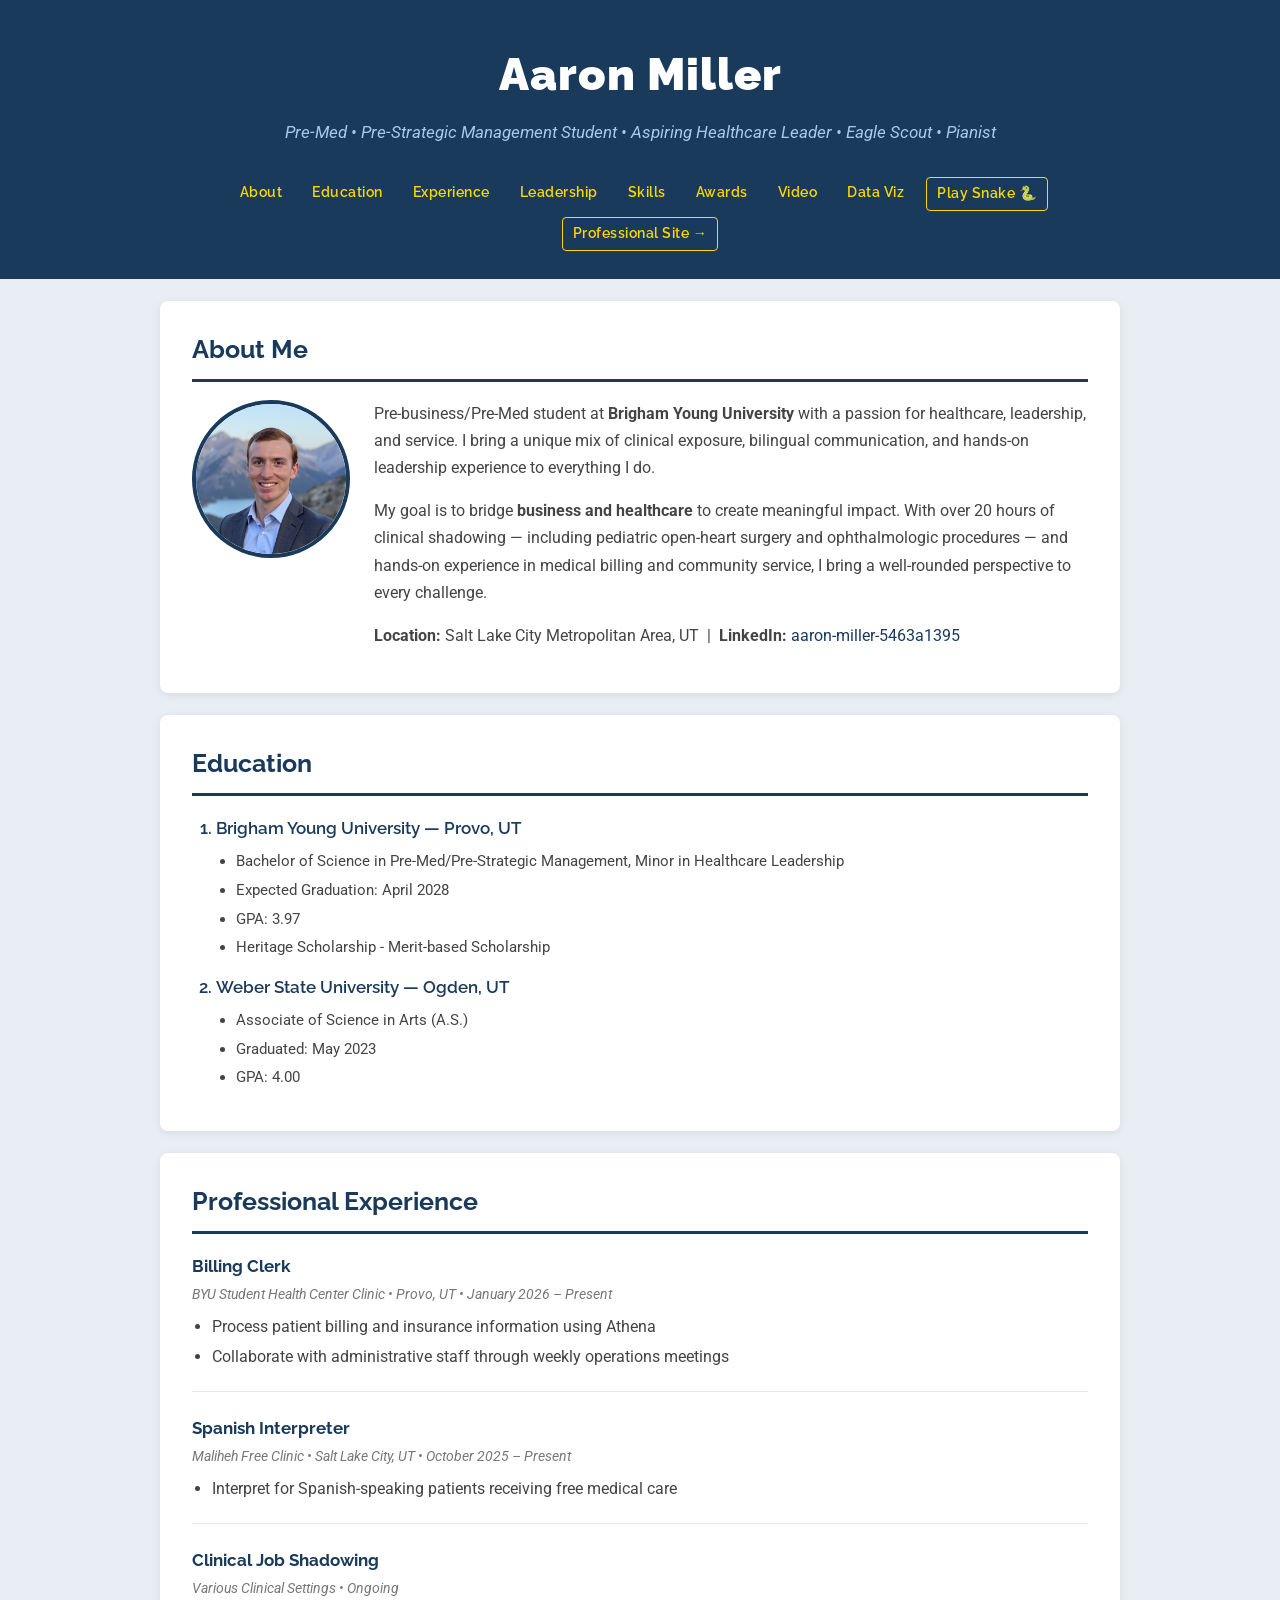
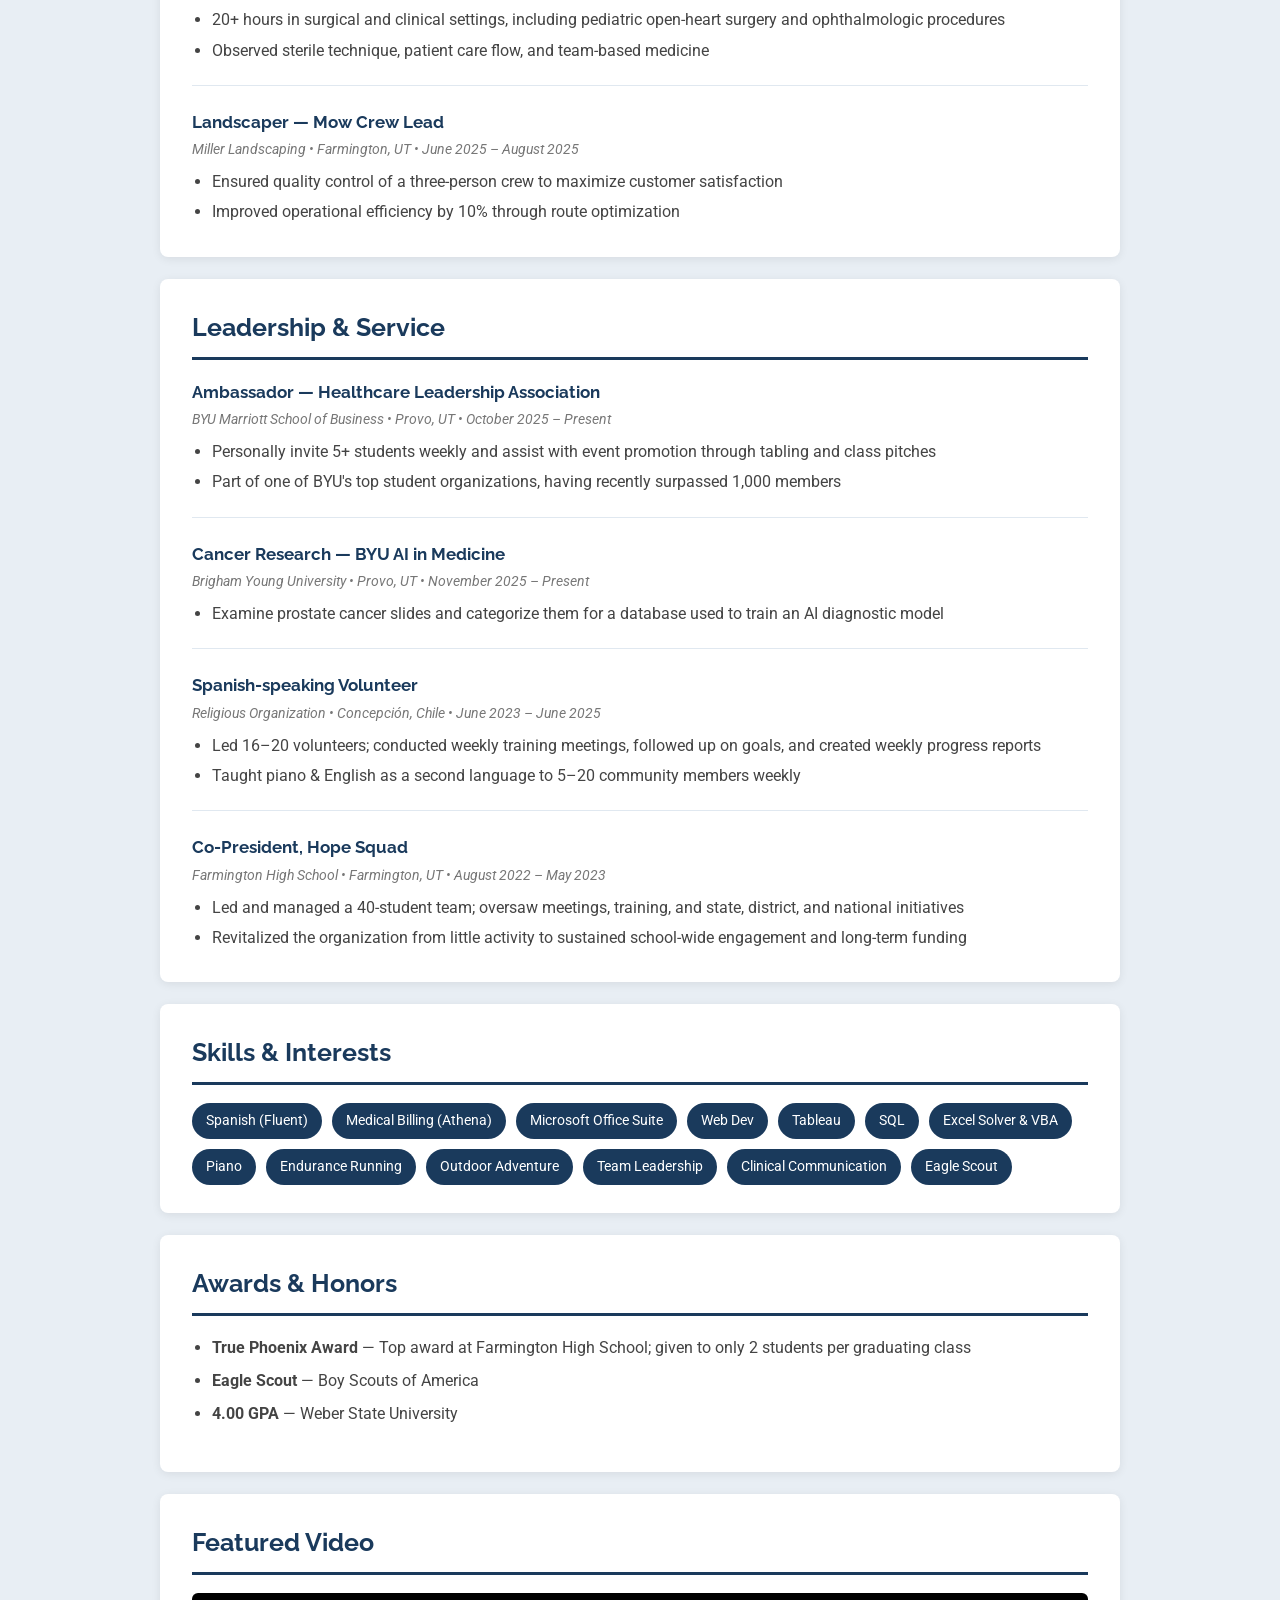
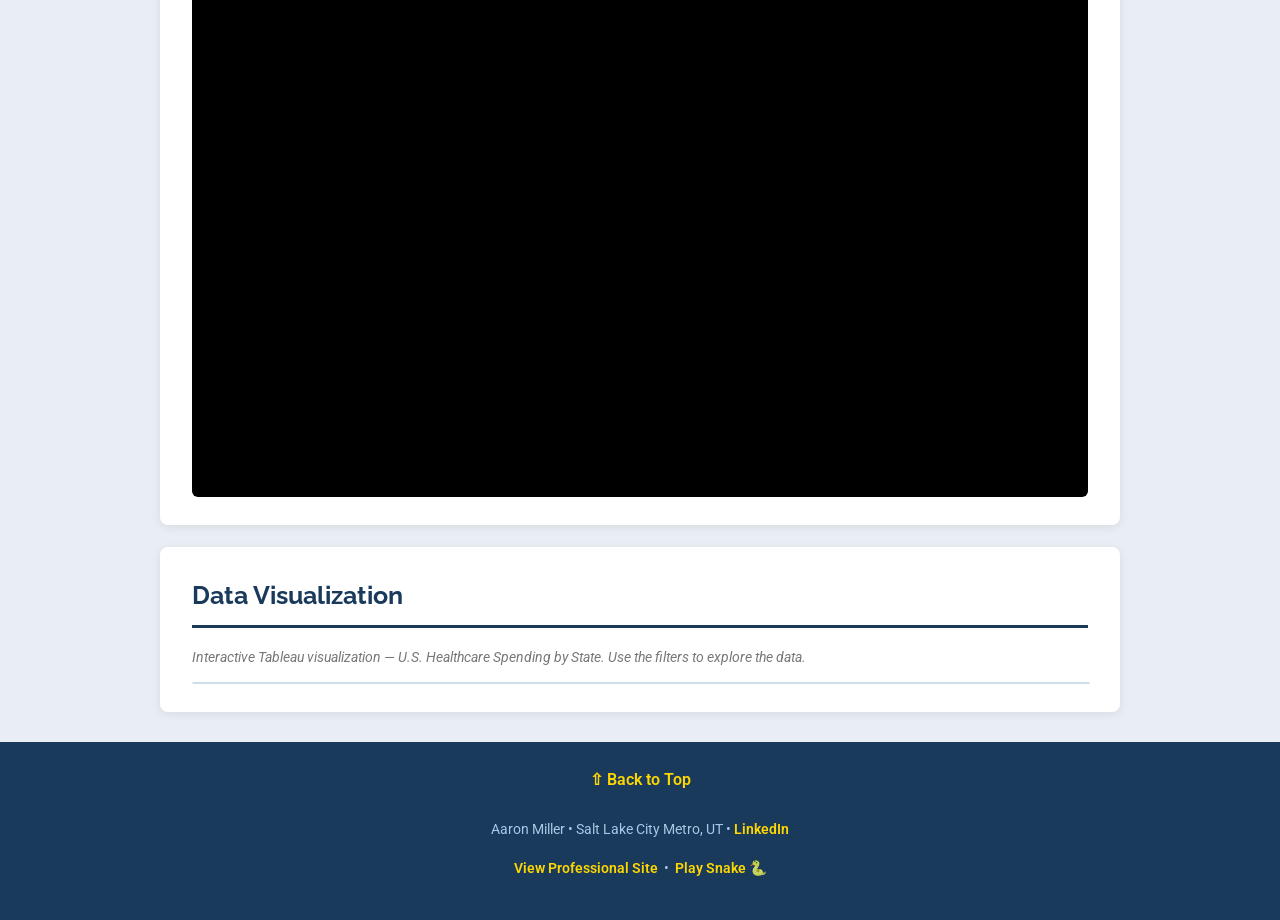
==== resume.html @ 5eb07dbc "Add files via upload" ====
<!DOCTYPE html>
<html lang="en">

<head>
  <meta charset="utf-8">
  <meta name="viewport" content="width=device-width, initial-scale=1.0">
  <title>Aaron Miller - Resume (From Scratch)</title>
  <!-- Custom stylesheet created from scratch — no Bootstrap -->
  <link rel="stylesheet" href="assets/css/resume-style.css">
</head>

<body id="top">

  <!-- =====================================================
       HEADER
  ====================================================== -->
  <header class="site-header">
    <div class="page-wrapper">
      <h1>Aaron Miller</h1>
      <p class="tagline">Pre-Med &bull; Pre-Strategic Management Student &bull; Aspiring Healthcare Leader &bull; Eagle Scout &bull; Pianist</p>

      <nav class="site-nav" aria-label="Page navigation">
        <a href="#about">About</a>
        <a href="#education">Education</a>
        <a href="#experience">Experience</a>
        <a href="#leadership">Leadership</a>
        <a href="#skills">Skills</a>
        <a href="#awards">Awards</a>
        <a href="#media">Video</a>
        <a href="#data">Data Viz</a>
        <a href="snake.html" class="nav-external">Play Snake 🐍</a>
        <a href="index.html" class="nav-external">Professional Site &rarr;</a>
      </nav>
    </div>
  </header>

  <!-- =====================================================
       MAIN CONTENT
  ====================================================== -->
  <div class="page-wrapper">

    <!-- ABOUT -->
    <section id="about" class="section-card">
      <h2>About Me</h2>
      <div class="about-div">
        <!-- Image not from Bootstrap theme — replace src with your own photo -->
        <img
          src="assets/img/profile-img.jpg"
          alt="Aaron Miller profile photo"
          class="profile-photo">
        <div class="about-text">
          <p>
            Pre-business/Pre-Med student at <strong>Brigham Young University</strong> with a passion for healthcare, leadership, and service.
            I bring a unique mix of clinical exposure, bilingual communication, and hands-on leadership experience to everything I do.
          </p>
          <p>
            My goal is to bridge <strong>business and healthcare</strong> to create meaningful impact. With
            over 20 hours of clinical shadowing &mdash; including pediatric open-heart surgery and ophthalmologic
            procedures &mdash; and hands-on experience in medical billing and community service, I bring a
            well-rounded perspective to every challenge.
          </p>
          <p>
            <strong>Location:</strong> Salt Lake City Metropolitan Area, UT &nbsp;|&nbsp;
            <strong>LinkedIn:</strong>
            <a href="https://www.linkedin.com/in/aaron-miller-5463a1395" target="_blank">aaron-miller-5463a1395</a>
          </p>
        </div>
      </div>
    </section>

    <!-- EDUCATION -->
    <!-- On-page anchor: #education -->
    <section id="education" class="section-card">
      <h2>Education</h2>

      <!--
        REQUIREMENT: Ordered list (<ol>) with unordered lists (<ul>) nested inside.
        Each school is a numbered item; highlights are bulleted inside.
      -->
      <ol class="education-list">
        <li>
          Brigham Young University &mdash; Provo, UT
          <ul>
            <li>Bachelor of Science in Pre-Med/Pre-Strategic Management, Minor in Healthcare Leadership</li>
            <li>Expected Graduation: April 2028</li>
            <li>GPA: 3.97</li>
            <li>Heritage Scholarship - Merit-based Scholarship</li>
          </ul>
        </li>
        <li>
          Weber State University &mdash; Ogden, UT
          <ul>
            <li>Associate of Science in Arts (A.S.)</li>
            <li>Graduated: May 2023</li>
            <li>GPA: 4.00</li>
          </ul>
        </li>
      </ol>
    </section>

    <!-- EXPERIENCE -->
    <!-- On-page anchor: #experience (linked from nav) -->
    <section id="experience" class="section-card">
      <h2>Professional Experience</h2>

      <div class="job-entry">
        <h3>Billing Clerk</h3>
        <p class="job-meta">BYU Student Health Center Clinic &bull; Provo, UT &bull; January 2026 &ndash; Present</p>
        <ul>
          <li>Process patient billing and insurance information using Athena</li>
          <li>Collaborate with administrative staff through weekly operations meetings</li>
        </ul>
      </div>

      <div class="job-entry">
        <h3>Spanish Interpreter</h3>
        <p class="job-meta">Maliheh Free Clinic &bull; Salt Lake City, UT &bull; October 2025 &ndash; Present</p>
        <ul>
          <li>Interpret for Spanish-speaking patients receiving free medical care</li>
        </ul>
      </div>

      <div class="job-entry">
        <h3>Clinical Job Shadowing</h3>
        <p class="job-meta">Various Clinical Settings &bull; Ongoing</p>
        <ul>
          <li>20+ hours in surgical and clinical settings, including pediatric open-heart surgery and ophthalmologic procedures</li>
          <li>Observed sterile technique, patient care flow, and team-based medicine</li>
        </ul>
      </div>

      <div class="job-entry">
        <h3>Landscaper &mdash; Mow Crew Lead</h3>
        <p class="job-meta">Miller Landscaping &bull; Farmington, UT &bull; June 2025 &ndash; August 2025</p>
        <ul>
          <li>Ensured quality control of a three-person crew to maximize customer satisfaction</li>
          <li>Improved operational efficiency by 10% through route optimization</li>
        </ul>
      </div>
    </section>

    <!-- LEADERSHIP & SERVICE -->
    <section id="leadership" class="section-card">
      <h2>Leadership &amp; Service</h2>

      <div class="job-entry">
        <h3>Ambassador &mdash; Healthcare Leadership Association</h3>
        <p class="job-meta">BYU Marriott School of Business &bull; Provo, UT &bull; October 2025 &ndash; Present</p>
        <ul>
          <li>Personally invite 5+ students weekly and assist with event promotion through tabling and class pitches</li>
          <li>Part of one of BYU's top student organizations, having recently surpassed 1,000 members</li>
        </ul>
      </div>

      <div class="job-entry">
        <h3>Cancer Research &mdash; BYU AI in Medicine</h3>
        <p class="job-meta">Brigham Young University &bull; Provo, UT &bull; November 2025 &ndash; Present</p>
        <ul>
          <li>Examine prostate cancer slides and categorize them for a database used to train an AI diagnostic model</li>
        </ul>
      </div>

      <div class="job-entry">
        <h3>Spanish-speaking Volunteer</h3>
        <p class="job-meta">Religious Organization &bull; Concepci&oacute;n, Chile &bull; June 2023 &ndash; June 2025</p>
        <ul>
          <li>Led 16&ndash;20 volunteers; conducted weekly training meetings, followed up on goals, and created weekly progress reports</li>
          <li>Taught piano &amp; English as a second language to 5&ndash;20 community members weekly</li>
        </ul>
      </div>

      <div class="job-entry">
        <h3>Co-President, Hope Squad</h3>
        <p class="job-meta">Farmington High School &bull; Farmington, UT &bull; August 2022 &ndash; May 2023</p>
        <ul>
          <li>Led and managed a 40-student team; oversaw meetings, training, and state, district, and national initiatives</li>
          <li>Revitalized the organization from little activity to sustained school-wide engagement and long-term funding</li>
        </ul>
      </div>
    </section>

    <!-- SKILLS -->
    <section id="skills" class="section-card">
      <h2>Skills &amp; Interests</h2>
      <div class="skills-grid">
        <span class="skill-badge">Spanish (Fluent)</span>
        <span class="skill-badge">Medical Billing (Athena)</span>
        <span class="skill-badge">Microsoft Office Suite</span>
        <span class="skill-badge">Web Dev</span>
        <span class="skill-badge">Tableau</span>
        <span class="skill-badge">SQL</span>
        <span class="skill-badge">Excel Solver &amp; VBA</span>
        <span class="skill-badge">Piano</span>
        <span class="skill-badge">Endurance Running</span>
        <span class="skill-badge">Outdoor Adventure</span>
        <span class="skill-badge">Team Leadership</span>
        <span class="skill-badge">Clinical Communication</span>
        <span class="skill-badge">Eagle Scout</span>
      </div>
    </section>

    <!-- AWARDS -->
    <section id="awards" class="section-card">
      <h2>Awards &amp; Honors</h2>
      <ul class="awards-list">
        <li><strong>True Phoenix Award</strong> &mdash; Top award at Farmington High School; given to only 2 students per graduating class</li>
        <li><strong>Eagle Scout</strong> &mdash; Boy Scouts of America</li>
        <li><strong>4.00 GPA</strong> &mdash; Weber State University</li>
      </ul>
    </section>

    <!-- MEDIA — YouTube Embed -->
    <section id="media" class="section-card">
      <h2>Featured Video</h2>
      <!--
        REQUIREMENT: Embedded YouTube video.
        Replace the video ID (currently "9E6b3swbnWg") with any YouTube video ID you prefer.
        The ID is the part after "?v=" in a YouTube URL.
        Example: https://www.youtube.com/watch?v=XXXXXXXX  →  use "XXXXXXXX"

        Current video: Chopin Nocturne Op.9 No.2 — a beautiful classical piano piece
        (matches Aaron's interest in piano)
      -->
      <div class="video-wrapper">
        <iframe
          src="https://www.youtube.com/embed/FpLC2Er4qaU"
          title="Featured Video"
          allow="accelerometer; autoplay; clipboard-write; encrypted-media; gyroscope; picture-in-picture"
          allowfullscreen>
        </iframe>
      </div>
    </section>

    <!-- DATA — Tableau Embed -->
    <section id="data" class="section-card">
      <h2>Data Visualization</h2>
      <p class="section-note">
        Interactive Tableau visualization &mdash; U.S. Healthcare Spending by State.
        Use the filters to explore the data.
      </p>
      <!--
        REQUIREMENT: Live and interactive embedded Tableau graph.

        HOW TO REPLACE THIS:
          1. Go to https://public.tableau.com/explore/viz-of-the-day
          2. Find a visualization you like
          3. Click the "Share" button on the viz page
          4. Copy the "Embed Code" and paste it here, replacing everything below.

        The embed below uses a well-known public Tableau viz about world health indicators.
        Verify it loads after hosting on GitHub Pages.
      -->
      <div class="tableau-wrapper">
        <div class='tableauPlaceholder' id='viz1' style='position: relative; width: 100%;'>
          <noscript>
            <a href='https://public.tableau.com/'>
              <img alt='Healthcare Data' src='https://public.tableau.com/static/images/Wo/WorldIndicators/GDPperCapita/1.png' style='border: none' />
            </a>
          </noscript>
          <object class='tableauViz' style='display:none; width:100%; height:500px;'>
            <param name='host_url' value='https%3A%2F%2Fpublic.tableau.com%2F' />
            <param name='embed_code_version' value='3' />
            <param name='site_root' value='' />
            <param name='name' value='WorldIndicators/GDPperCapita' />
            <param name='tabs' value='yes' />
            <param name='toolbar' value='yes' />
            <param name='static_image' value='https://public.tableau.com/static/images/Wo/WorldIndicators/GDPperCapita/1.png' />
            <param name='animate_transition' value='yes' />
            <param name='display_static_image' value='yes' />
            <param name='display_spinner' value='yes' />
            <param name='display_overlay' value='yes' />
            <param name='display_count' value='yes' />
            <param name='language' value='en-US' />
          </object>
        </div>
        <script type='text/javascript'>
          var divElement = document.getElementById('viz1');
          var vizElement = divElement.getElementsByTagName('object')[0];
          vizElement.style.width = '100%';
          vizElement.style.height = '500px';
          var scriptElement = document.createElement('script');
          scriptElement.src = 'https://public.tableau.com/javascripts/api/viz_v1.js';
          vizElement.parentNode.insertBefore(scriptElement, vizElement);
        </script>
      </div>
    </section>

  </div><!-- end .page-wrapper -->

  <!-- =====================================================
       FOOTER
  ====================================================== -->
  <footer class="site-footer">
    <!-- On-page anchor back to top -->
    <a href="#top" class="back-to-top">&#8679; Back to Top</a>
    <p>Aaron Miller &bull; Salt Lake City Metro, UT &bull;
      <a href="https://www.linkedin.com/in/aaron-miller-5463a1395" target="_blank">LinkedIn</a>
    </p>
    <p>
      <a href="index.html">View Professional Site</a>
      &nbsp;&bull;&nbsp;
      <a href="snake.html">Play Snake 🐍</a>
    </p>
  </footer>

</body>
</html>
---- assets/css/resume-style.css ----
/* ============================================================
   resume-style.css  —  Aaron Miller From-Scratch Resume Page
   Custom stylesheet (no Bootstrap)
   ============================================================ */

/* --- Google Fonts import --- */
@import url('https://fonts.googleapis.com/css2?family=Raleway:wght@400;600;700;900&family=Roboto:wght@300;400;500&display=swap');

/* ===========================
   1. GLOBAL / BODY
=========================== */
body {
  font-family: 'Roboto', Arial, sans-serif;
  font-size: 16px;
  color: #2c2c2c;
  background-color: #e8eef4;
  margin: 0;
  padding: 0;
  line-height: 1.7;
}

a {
  color: #1a3a5c;
  text-decoration: none;
}

a:hover {
  color: #c8a200;
  text-decoration: underline;
}

/* ===========================
   2. PAGE WRAPPER DIV
   (centers and constrains content)
=========================== */
.page-wrapper {
  max-width: 960px;
  margin: 0 auto;
  padding: 0 16px;
}

/* ===========================
   3. SITE HEADER DIV
=========================== */
.site-header {
  background-color: #1a3a5c;
  color: #ffffff;
  padding: 36px 24px 24px;
  text-align: center;
}

.site-header h1 {
  font-family: 'Raleway', sans-serif;
  font-size: 2.8rem;
  font-weight: 900;
  color: #ffffff;
  margin: 0 0 6px 0;
  letter-spacing: 1px;
}

.site-header .tagline {
  font-family: 'Roboto', sans-serif;
  font-size: 1.05rem;
  color: #a8c8e8;
  font-style: italic;
  margin: 0 0 20px 0;
}

/* ===========================
   4. NAV LINKS
=========================== */
.site-nav {
  display: flex;
  flex-wrap: wrap;
  justify-content: center;
  gap: 6px 14px;
  padding: 10px 0 4px;
}

.site-nav a {
  color: #ffd700;
  font-family: 'Raleway', sans-serif;
  font-size: 0.88rem;
  font-weight: 600;
  letter-spacing: 0.5px;
  padding: 4px 8px;
  border-radius: 3px;
  transition: background 0.2s;
}

.site-nav a:hover {
  background: rgba(255, 255, 255, 0.15);
  text-decoration: none;
  color: #ffffff;
}

.site-nav .nav-external {
  border: 1px solid #ffd700;
  border-radius: 4px;
  padding: 4px 10px;
}

/* ===========================
   5. SECTION CARD DIV
   (reusable white content block)
=========================== */
.section-card {
  background: #ffffff;
  border-radius: 8px;
  padding: 28px 32px;
  margin: 22px 0;
  box-shadow: 0 2px 10px rgba(0, 0, 0, 0.08);
}

.section-card h2 {
  font-family: 'Raleway', sans-serif;
  font-size: 1.55rem;
  font-weight: 700;
  color: #1a3a5c;
  border-bottom: 3px solid #1a3a5c;
  padding-bottom: 8px;
  margin-top: 0;
  margin-bottom: 18px;
}

/* ===========================
   6. ABOUT / PROFILE DIV
=========================== */
.about-div {
  display: flex;
  gap: 24px;
  align-items: flex-start;
  flex-wrap: wrap;
}

.profile-photo {
  width: 150px;
  height: 150px;
  object-fit: cover;
  border-radius: 50%;
  border: 4px solid #1a3a5c;
  flex-shrink: 0;
}

.about-text {
  flex: 1;
  min-width: 200px;
  color: #444;
}

.about-text p {
  margin-top: 0;
}

/* ===========================
   7. EDUCATION LISTS
=========================== */
.education-list {
  margin: 0;
  padding-left: 24px;
  color: #2c2c2c;
}

.education-list > li {
  font-family: 'Raleway', sans-serif;
  font-weight: 600;
  font-size: 1.05rem;
  color: #1a3a5c;
  margin-bottom: 12px;
}

.education-list ul {
  font-family: 'Roboto', sans-serif;
  font-weight: 400;
  font-size: 0.95rem;
  color: #444;
  margin: 6px 0 10px 0;
  padding-left: 20px;
  list-style-type: disc;
}

.education-list ul li {
  margin-bottom: 3px;
}

/* ===========================
   8. EXPERIENCE / LEADERSHIP ENTRIES
=========================== */
.job-entry {
  margin-bottom: 22px;
  padding-bottom: 18px;
  border-bottom: 1px solid #e0e8f0;
}

.job-entry:last-child {
  border-bottom: none;
  margin-bottom: 0;
  padding-bottom: 0;
}

.job-entry h3 {
  font-family: 'Raleway', sans-serif;
  font-size: 1.05rem;
  font-weight: 700;
  color: #1a3a5c;
  margin: 0 0 2px 0;
}

.job-entry .job-meta {
  font-size: 0.88rem;
  color: #777;
  font-style: italic;
  margin: 0 0 6px 0;
}

.job-entry ul {
  margin: 6px 0 0 0;
  padding-left: 20px;
  color: #444;
}

.job-entry ul li {
  margin-bottom: 3px;
}

/* ===========================
   9. SKILLS GRID
=========================== */
.skills-grid {
  display: flex;
  flex-wrap: wrap;
  gap: 10px;
}

.skill-badge {
  background-color: #1a3a5c;
  color: #ffffff;
  font-family: 'Roboto', sans-serif;
  font-size: 0.88rem;
  padding: 6px 14px;
  border-radius: 20px;
  display: inline-block;
}

/* ===========================
   10. AWARDS LIST
=========================== */
.awards-list {
  padding-left: 20px;
  color: #444;
}

.awards-list li {
  margin-bottom: 6px;
}

/* ===========================
   11. VIDEO WRAPPER
=========================== */
.video-wrapper {
  position: relative;
  padding-bottom: 56.25%;
  height: 0;
  overflow: hidden;
  border-radius: 6px;
  background: #000;
}

.video-wrapper iframe {
  position: absolute;
  top: 0;
  left: 0;
  width: 100%;
  height: 100%;
  border: 0;
}

.section-note {
  font-size: 0.9rem;
  color: #777;
  margin-bottom: 12px;
  font-style: italic;
}

/* ===========================
   12. TABLEAU WRAPPER
=========================== */
.tableau-wrapper {
  width: 100%;
  overflow: hidden;
  border-radius: 6px;
  border: 1px solid #d0dce8;
}

/* ===========================
   13. SITE FOOTER DIV
=========================== */
.site-footer {
  background-color: #1a3a5c;
  color: #a8c8e8;
  text-align: center;
  padding: 24px 16px;
  margin-top: 30px;
  font-family: 'Roboto', sans-serif;
  font-size: 0.9rem;
}

.site-footer a {
  color: #ffd700;
  font-weight: 600;
}

.site-footer a:hover {
  color: #ffffff;
}

.back-to-top {
  display: inline-block;
  margin-bottom: 10px;
  font-size: 1rem;
}

/* ===========================
   14. RESPONSIVE ADJUSTMENTS
=========================== */
@media (max-width: 600px) {
  .site-header h1 {
    font-size: 2rem;
  }

  .about-div {
    flex-direction: column;
    align-items: center;
  }

  .section-card {
    padding: 20px 16px;
  }
}
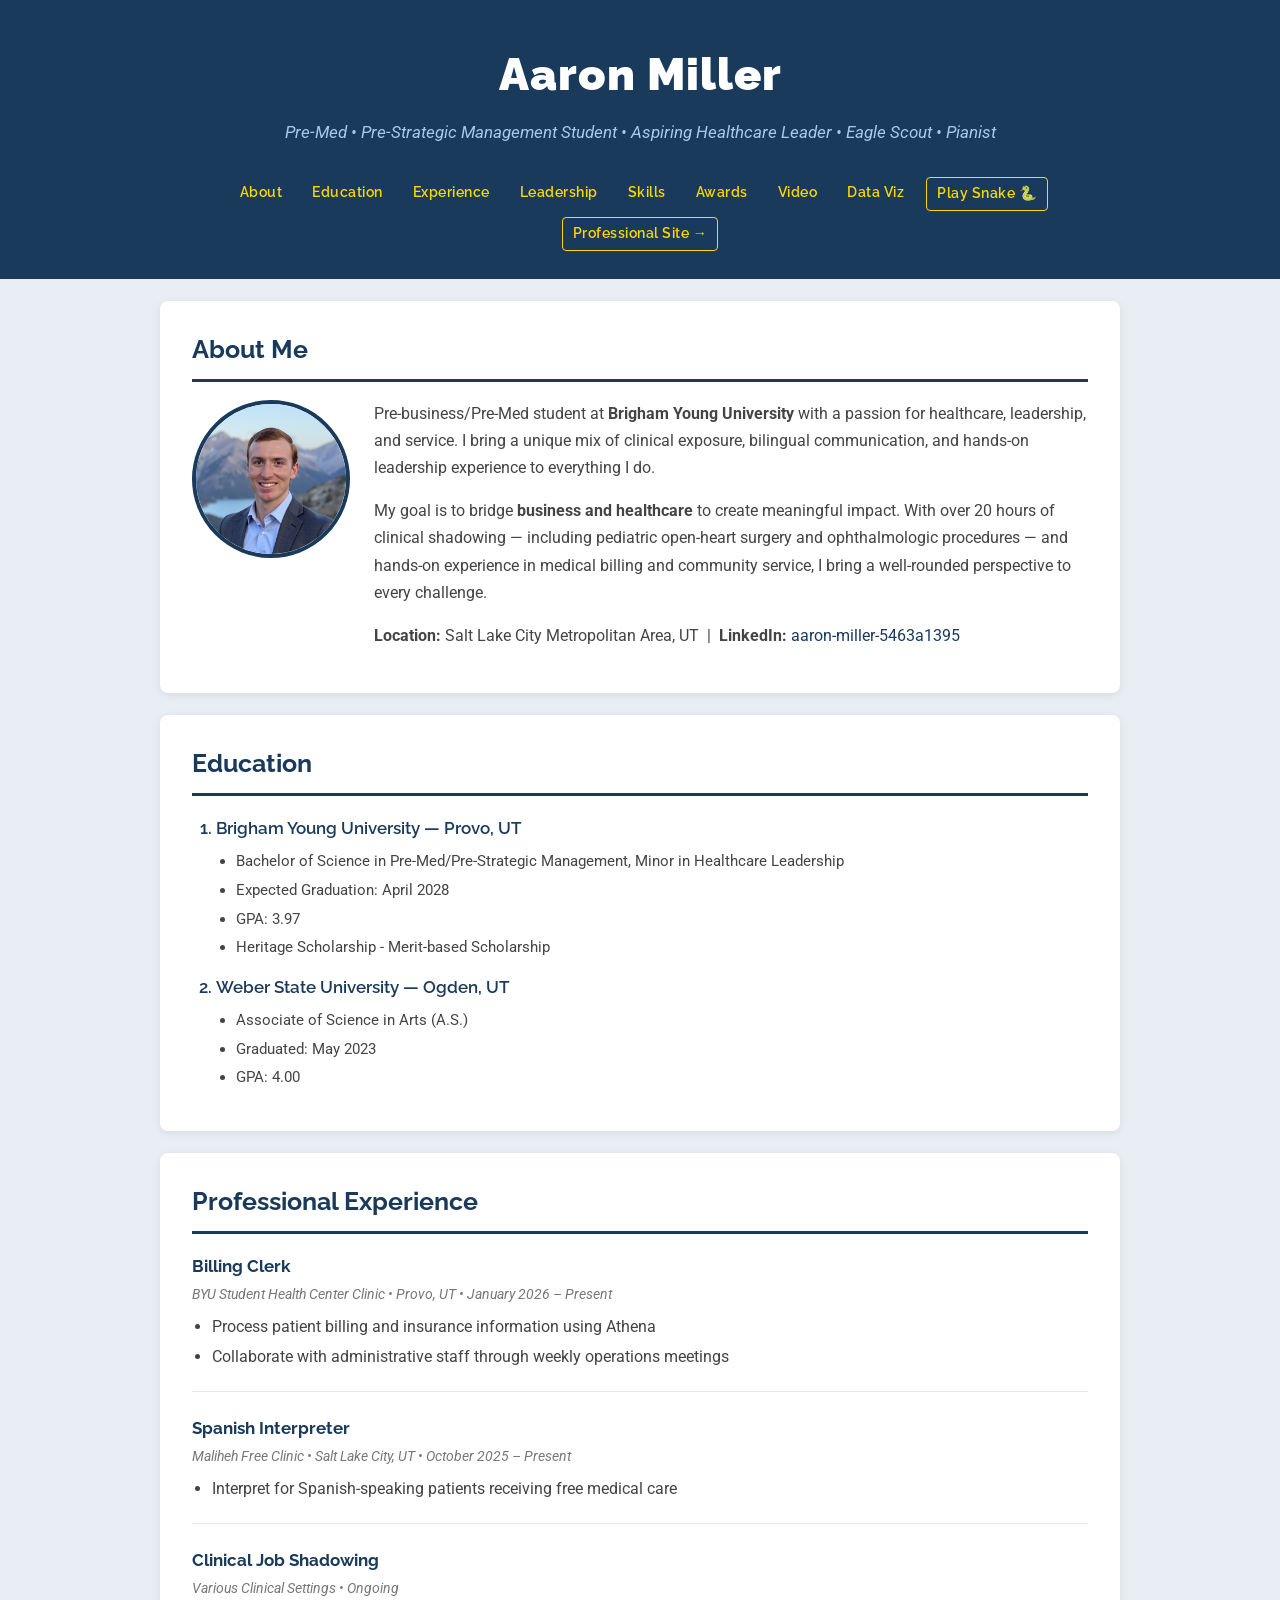
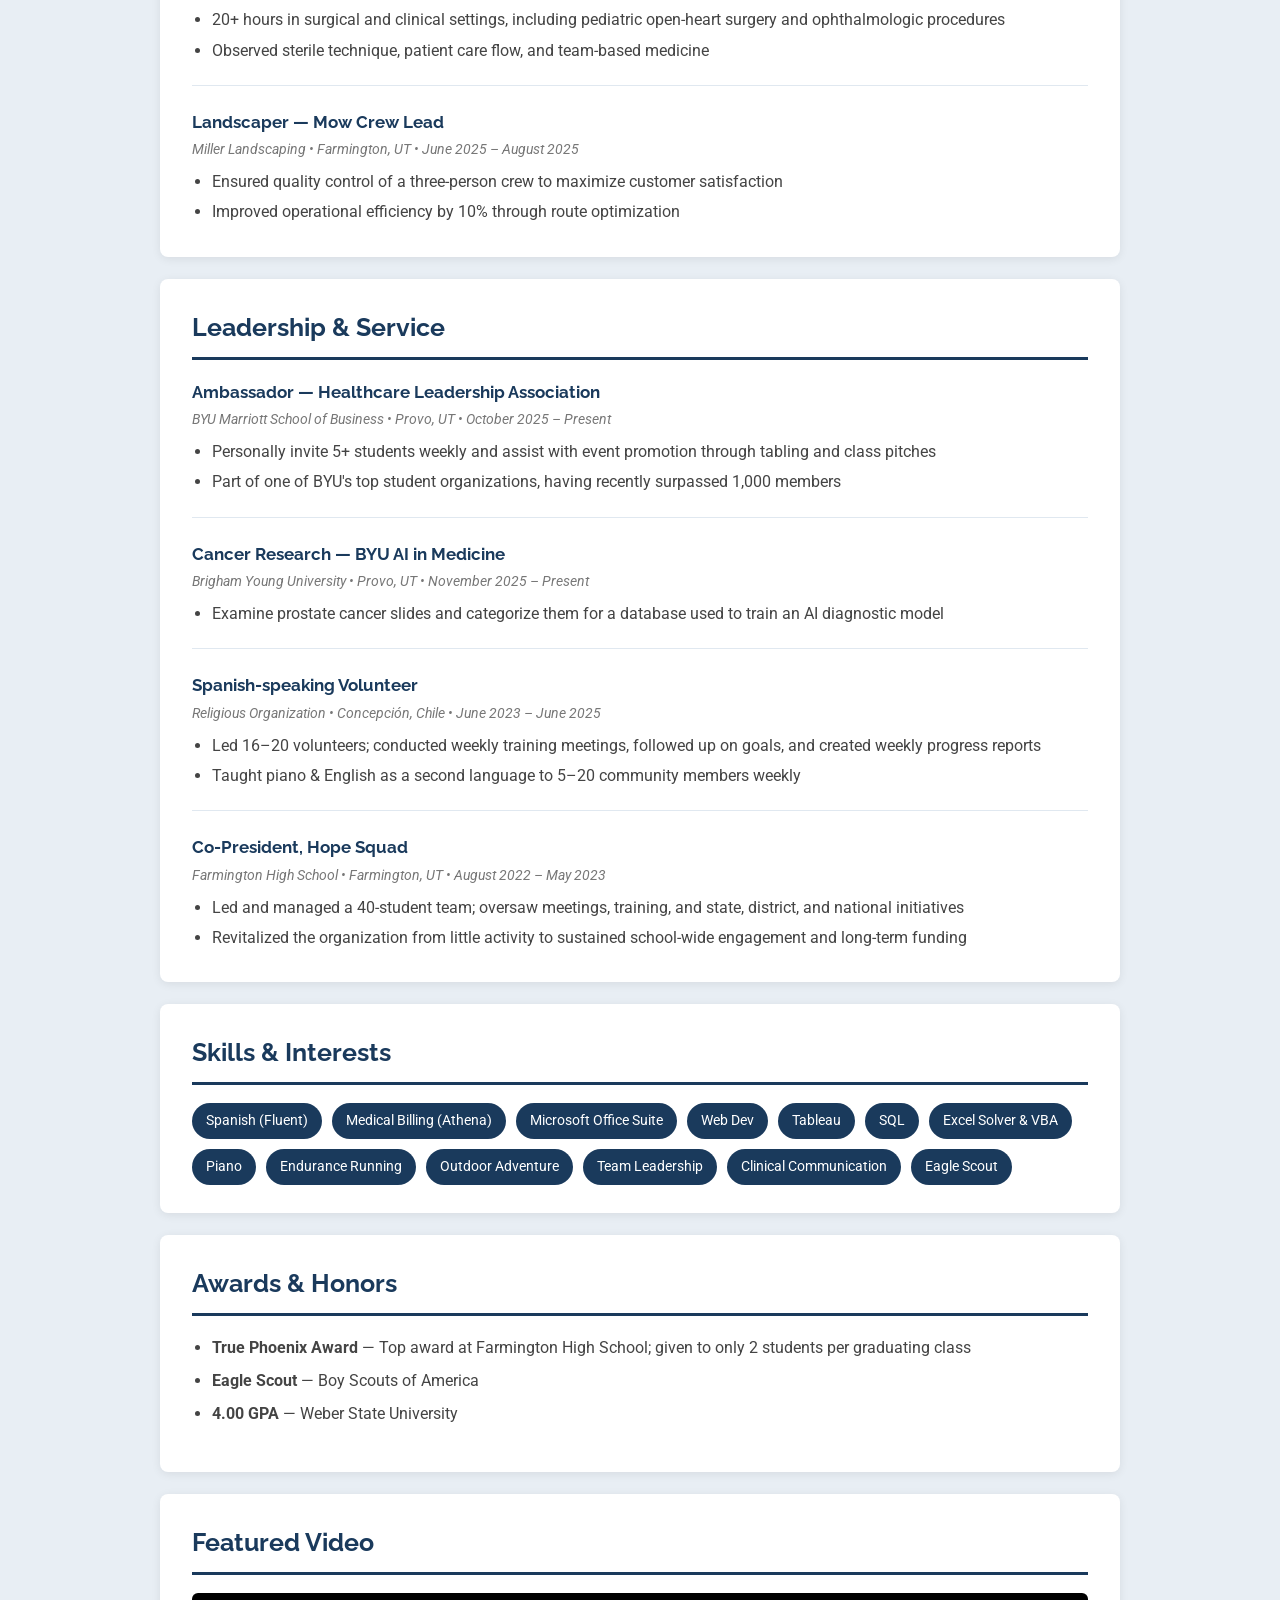
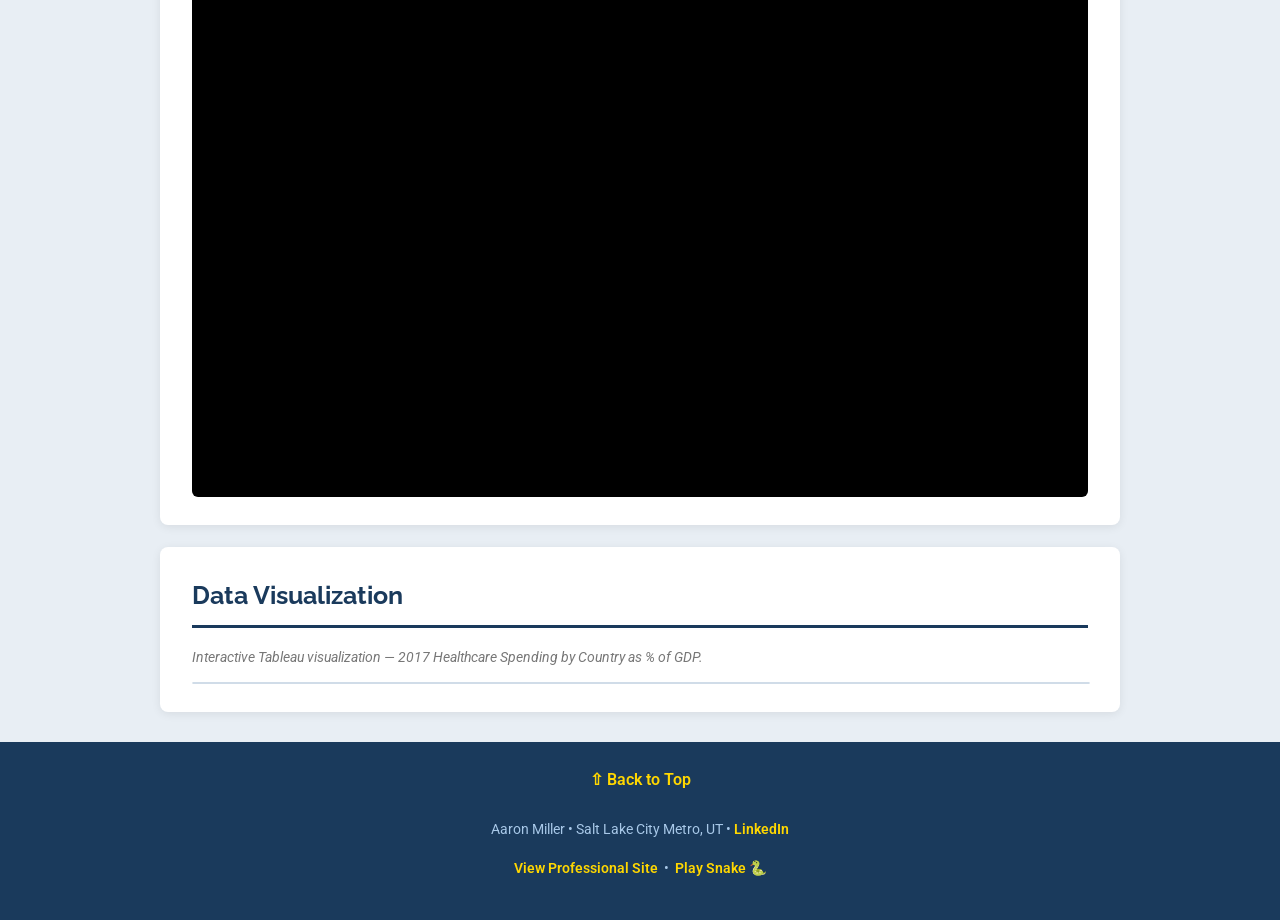
==== commit 36471b95: "Add files via upload" ====
--- a/resume.html
+++ b/resume.html
@@ -235,8 +235,7 @@
     <section id="data" class="section-card">
       <h2>Data Visualization</h2>
       <p class="section-note">
-        Interactive Tableau visualization &mdash; U.S. Healthcare Spending by State.
-        Use the filters to explore the data.
+        Interactive Tableau visualization &mdash; 2017 Healthcare Spending by Country as % of GDP.
       </p>
       <!--
         REQUIREMENT: Live and interactive embedded Tableau graph.
@@ -251,37 +250,14 @@
         Verify it loads after hosting on GitHub Pages.
       -->
       <div class="tableau-wrapper">
-        <div class='tableauPlaceholder' id='viz1' style='position: relative; width: 100%;'>
-          <noscript>
-            <a href='https://public.tableau.com/'>
-              <img alt='Healthcare Data' src='https://public.tableau.com/static/images/Wo/WorldIndicators/GDPperCapita/1.png' style='border: none' />
-            </a>
-          </noscript>
-          <object class='tableauViz' style='display:none; width:100%; height:500px;'>
-            <param name='host_url' value='https%3A%2F%2Fpublic.tableau.com%2F' />
-            <param name='embed_code_version' value='3' />
-            <param name='site_root' value='' />
-            <param name='name' value='WorldIndicators/GDPperCapita' />
-            <param name='tabs' value='yes' />
-            <param name='toolbar' value='yes' />
-            <param name='static_image' value='https://public.tableau.com/static/images/Wo/WorldIndicators/GDPperCapita/1.png' />
-            <param name='animate_transition' value='yes' />
-            <param name='display_static_image' value='yes' />
-            <param name='display_spinner' value='yes' />
-            <param name='display_overlay' value='yes' />
-            <param name='display_count' value='yes' />
-            <param name='language' value='en-US' />
-          </object>
-        </div>
-        <script type='text/javascript'>
-          var divElement = document.getElementById('viz1');
-          var vizElement = divElement.getElementsByTagName('object')[0];
-          vizElement.style.width = '100%';
-          vizElement.style.height = '500px';
-          var scriptElement = document.createElement('script');
-          scriptElement.src = 'https://public.tableau.com/javascripts/api/viz_v1.js';
-          vizElement.parentNode.insertBefore(scriptElement, vizElement);
-        </script>
+        <script type="module" src="https://public.tableau.com/javascripts/api/tableau.embedding.3.latest.min.js"></script>
+        <tableau-viz
+          src="https://public.tableau.com/views/2017HealthcareSpendingbyCountryasofGDP/Dashboard1"
+          width="100%"
+          height="500px"
+          toolbar="bottom"
+          hide-tabs>
+        </tableau-viz>
       </div>
     </section>
 
